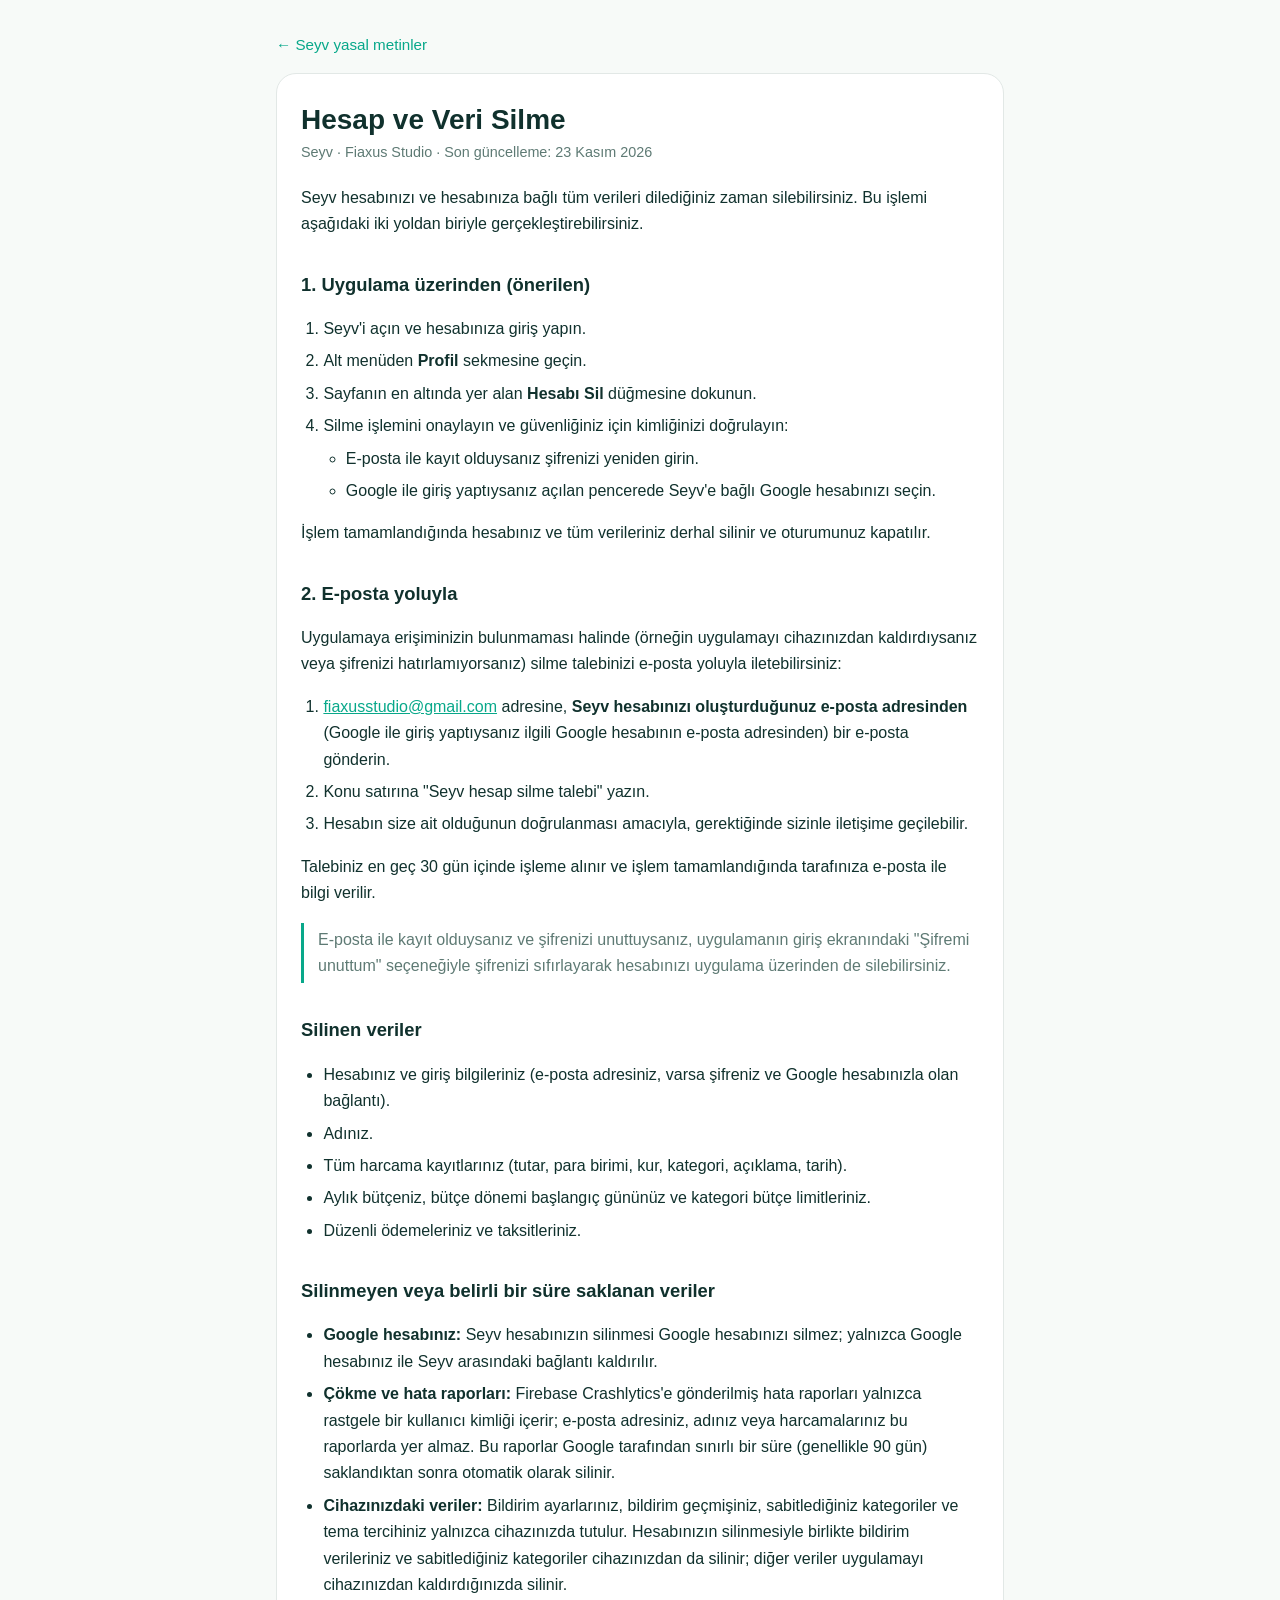
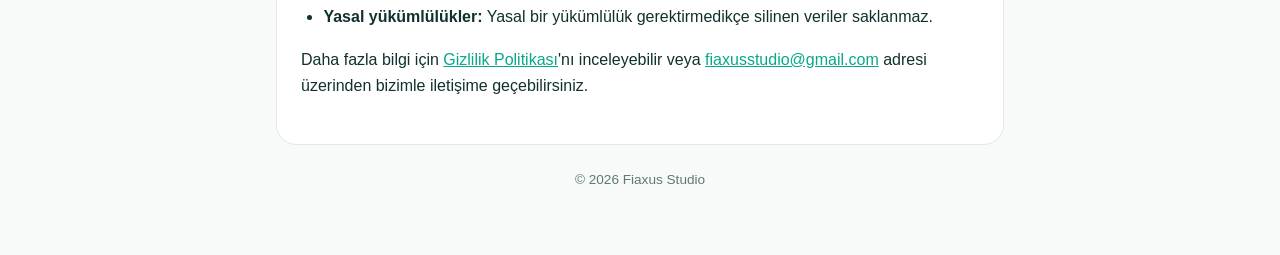
==== legal/delete-account.html @ b18a5781 "Yasal sayfaları legal/ klasörüne taşı ve site linklerini güncelle" ====
<!doctype html>
<html lang="tr">
<head>
<meta charset="utf-8">
<meta name="viewport" content="width=device-width, initial-scale=1">
<title>Seyv Hesap ve Veri Silme</title>
<style>
  :root { --bg:#F7FAF8; --card:#FFFFFF; --fg:#10312D; --muted:#5E7A74; --primary:#08A88A; --line:#E2E8E6; }
  @media (prefers-color-scheme: dark) {
    :root { --bg:#12181E; --card:#1B232B; --fg:#EEF6F4; --muted:#A3B8B2; --primary:#4FE3C1; --line:rgba(255,255,255,.09); }
  }
  * { box-sizing:border-box; }
  body { margin:0; background:var(--bg); color:var(--fg); font:16px/1.65 -apple-system, "Segoe UI", Roboto, Helvetica, Arial, sans-serif; }
  main { max-width:760px; margin:0 auto; padding:32px 16px 64px; }
  .card { background:var(--card); border:1px solid var(--line); border-radius:20px; padding:28px 24px; }
  h1 { font-size:1.75rem; line-height:1.25; margin:0 0 4px; }
  h2 { font-size:1.15rem; margin:32px 0 8px; }
  ul, ol { padding-left:1.4rem; }
  li { margin:6px 0; }
  .meta { color:var(--muted); font-size:.9rem; margin:0 0 20px; }
  a { color:var(--primary); }
  .back { display:inline-block; margin-bottom:16px; text-decoration:none; font-size:.95rem; }
  .note { border-left:3px solid var(--primary); padding:4px 0 4px 14px; color:var(--muted); }
  footer { color:var(--muted); font-size:.85rem; text-align:center; margin-top:24px; }
</style>
</head>
<body>
<main>
<a class="back" href="./">← Seyv yasal metinler</a>
<div class="card">
<h1>Hesap ve Veri Silme</h1>
<p class="meta">Seyv · Fiaxus Studio · Son güncelleme: 23 Kasım 2026</p>

<p>Seyv hesabınızı ve hesabınıza bağlı tüm verileri dilediğiniz zaman silebilirsiniz. Bu işlemi aşağıdaki iki yoldan biriyle gerçekleştirebilirsiniz.</p>

<h2>1. Uygulama üzerinden (önerilen)</h2>
<ol>
  <li>Seyv'i açın ve hesabınıza giriş yapın.</li>
  <li>Alt menüden <strong>Profil</strong> sekmesine geçin.</li>
  <li>Sayfanın en altında yer alan <strong>Hesabı Sil</strong> düğmesine dokunun.</li>
  <li>Silme işlemini onaylayın ve güvenliğiniz için kimliğinizi doğrulayın:
    <ul>
      <li>E-posta ile kayıt olduysanız şifrenizi yeniden girin.</li>
      <li>Google ile giriş yaptıysanız açılan pencerede Seyv'e bağlı Google hesabınızı seçin.</li>
    </ul>
  </li>
</ol>
<p>İşlem tamamlandığında hesabınız ve tüm verileriniz derhal silinir ve oturumunuz kapatılır.</p>

<h2>2. E-posta yoluyla</h2>
<p>Uygulamaya erişiminizin bulunmaması halinde (örneğin uygulamayı cihazınızdan kaldırdıysanız veya şifrenizi hatırlamıyorsanız) silme talebinizi e-posta yoluyla iletebilirsiniz:</p>
<ol>
  <li><a href="mailto:fiaxusstudio@gmail.com?subject=Seyv%20hesap%20silme%20talebi">fiaxusstudio@gmail.com</a> adresine, <strong>Seyv hesabınızı oluşturduğunuz e-posta adresinden</strong> (Google ile giriş yaptıysanız ilgili Google hesabının e-posta adresinden) bir e-posta gönderin.</li>
  <li>Konu satırına "Seyv hesap silme talebi" yazın.</li>
  <li>Hesabın size ait olduğunun doğrulanması amacıyla, gerektiğinde sizinle iletişime geçilebilir.</li>
</ol>
<p>Talebiniz en geç 30 gün içinde işleme alınır ve işlem tamamlandığında tarafınıza e-posta ile bilgi verilir.</p>
<p class="note">E-posta ile kayıt olduysanız ve şifrenizi unuttuysanız, uygulamanın giriş ekranındaki "Şifremi unuttum" seçeneğiyle şifrenizi sıfırlayarak hesabınızı uygulama üzerinden de silebilirsiniz.</p>

<h2>Silinen veriler</h2>
<ul>
  <li>Hesabınız ve giriş bilgileriniz (e-posta adresiniz, varsa şifreniz ve Google hesabınızla olan bağlantı).</li>
  <li>Adınız.</li>
  <li>Tüm harcama kayıtlarınız (tutar, para birimi, kur, kategori, açıklama, tarih).</li>
  <li>Aylık bütçeniz, bütçe dönemi başlangıç gününüz ve kategori bütçe limitleriniz.</li>
  <li>Düzenli ödemeleriniz ve taksitleriniz.</li>
</ul>

<h2>Silinmeyen veya belirli bir süre saklanan veriler</h2>
<ul>
  <li><strong>Google hesabınız:</strong> Seyv hesabınızın silinmesi Google hesabınızı silmez; yalnızca Google hesabınız ile Seyv arasındaki bağlantı kaldırılır.</li>
  <li><strong>Çökme ve hata raporları:</strong> Firebase Crashlytics'e gönderilmiş hata raporları yalnızca rastgele bir kullanıcı kimliği içerir; e-posta adresiniz, adınız veya harcamalarınız bu raporlarda yer almaz. Bu raporlar Google tarafından sınırlı bir süre (genellikle 90 gün) saklandıktan sonra otomatik olarak silinir.</li>
  <li><strong>Cihazınızdaki veriler:</strong> Bildirim ayarlarınız, bildirim geçmişiniz, sabitlediğiniz kategoriler ve tema tercihiniz yalnızca cihazınızda tutulur. Hesabınızın silinmesiyle birlikte bildirim verileriniz ve sabitlediğiniz kategoriler cihazınızdan da silinir; diğer veriler uygulamayı cihazınızdan kaldırdığınızda silinir.</li>
  <li><strong>Yasal yükümlülükler:</strong> Yasal bir yükümlülük gerektirmedikçe silinen veriler saklanmaz.</li>
</ul>

<p>Daha fazla bilgi için <a href="privacy.html">Gizlilik Politikası</a>'nı inceleyebilir veya <a href="mailto:fiaxusstudio@gmail.com">fiaxusstudio@gmail.com</a> adresi üzerinden bizimle iletişime geçebilirsiniz.</p>
</div>
<footer>© 2026 Fiaxus Studio</footer>
</main>
</body>
</html>
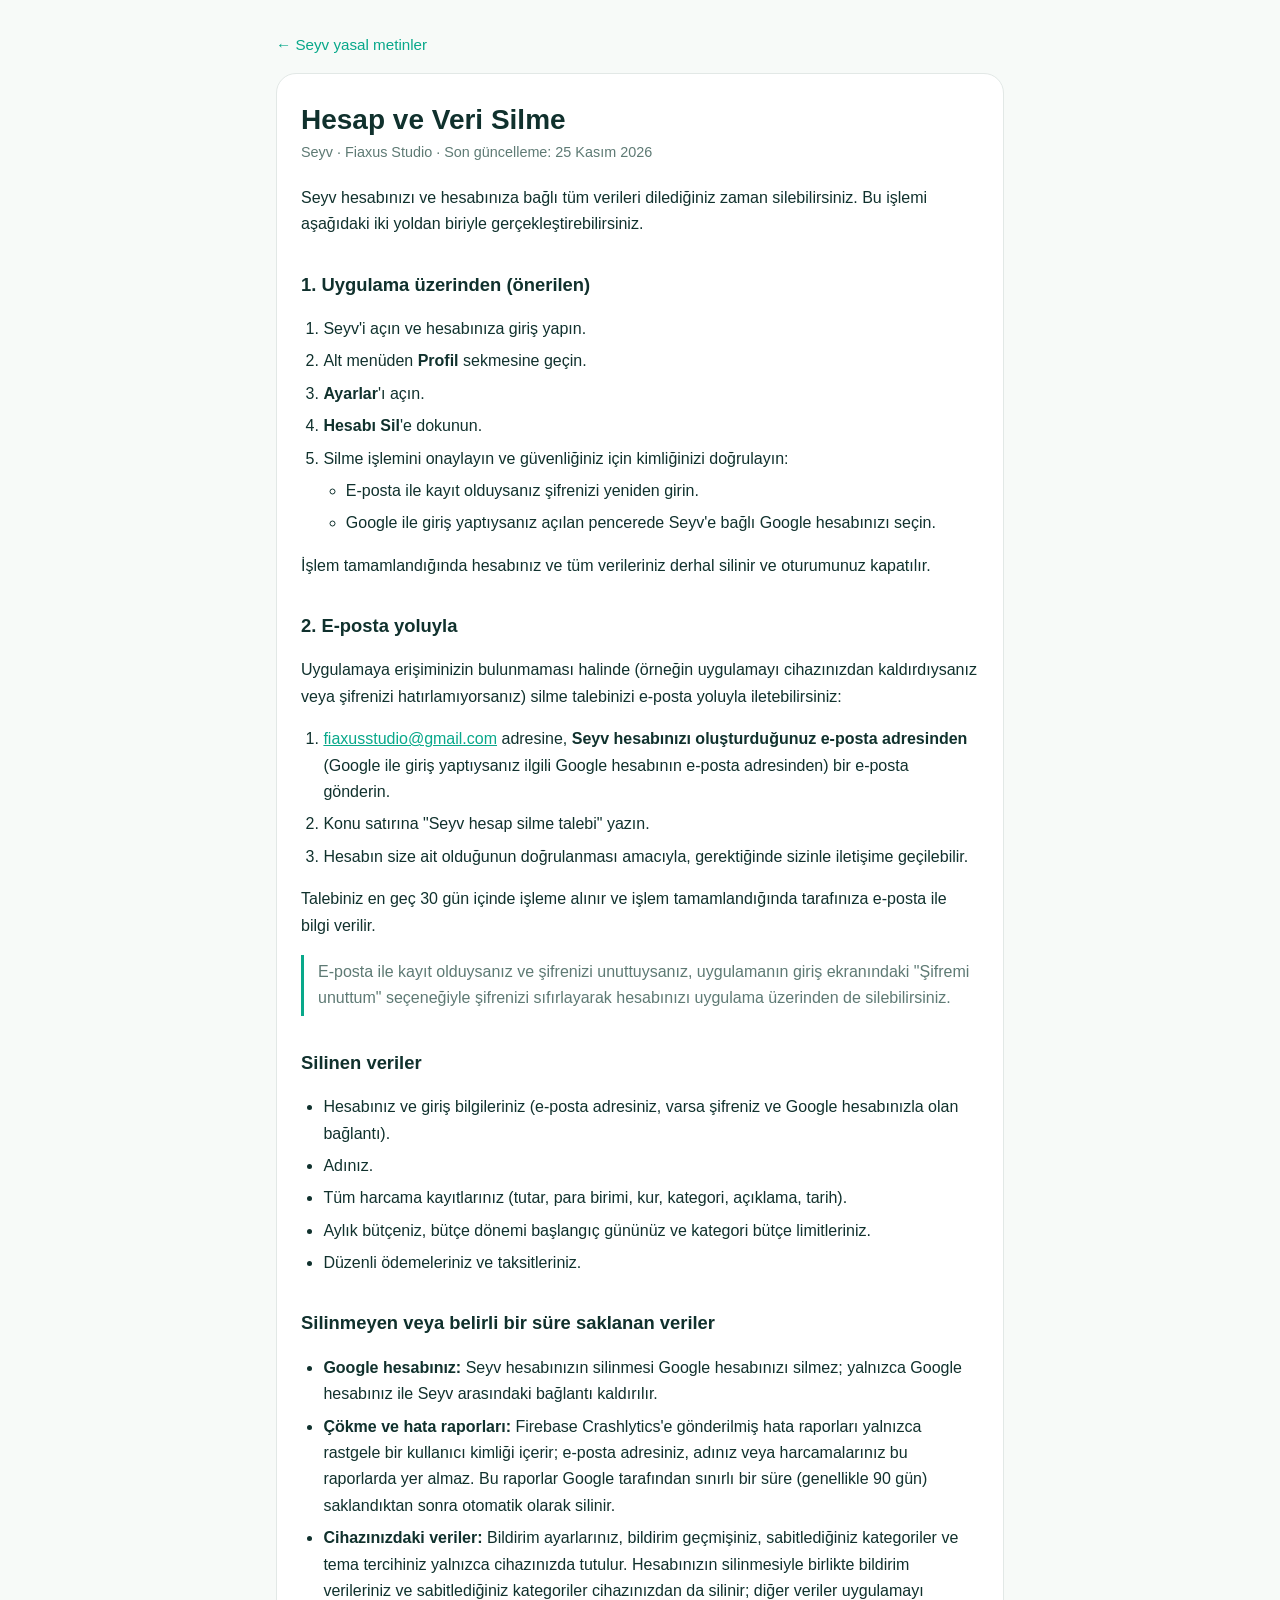
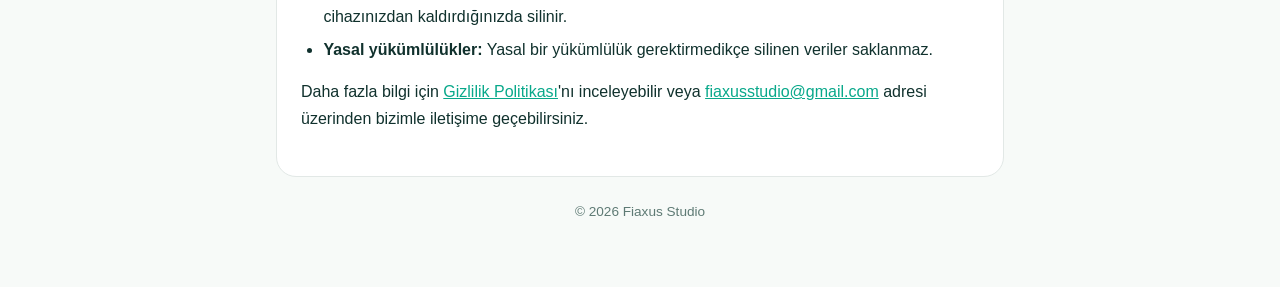
==== commit d73cd671: "1.1.0 Güncellemesi" ====
--- a/legal/delete-account.html
+++ b/legal/delete-account.html
@@ -29,7 +29,7 @@
 <a class="back" href="./">← Seyv yasal metinler</a>
 <div class="card">
 <h1>Hesap ve Veri Silme</h1>
-<p class="meta">Seyv · Fiaxus Studio · Son güncelleme: 23 Kasım 2026</p>
+<p class="meta">Seyv · Fiaxus Studio · Son güncelleme: 25 Kasım 2026</p>
 
 <p>Seyv hesabınızı ve hesabınıza bağlı tüm verileri dilediğiniz zaman silebilirsiniz. Bu işlemi aşağıdaki iki yoldan biriyle gerçekleştirebilirsiniz.</p>
 
@@ -37,7 +37,8 @@
 <ol>
   <li>Seyv'i açın ve hesabınıza giriş yapın.</li>
   <li>Alt menüden <strong>Profil</strong> sekmesine geçin.</li>
-  <li>Sayfanın en altında yer alan <strong>Hesabı Sil</strong> düğmesine dokunun.</li>
+  <li><strong>Ayarlar</strong>'ı açın.</li>
+  <li><strong>Hesabı Sil</strong>'e dokunun.</li>
   <li>Silme işlemini onaylayın ve güvenliğiniz için kimliğinizi doğrulayın:
     <ul>
       <li>E-posta ile kayıt olduysanız şifrenizi yeniden girin.</li>
